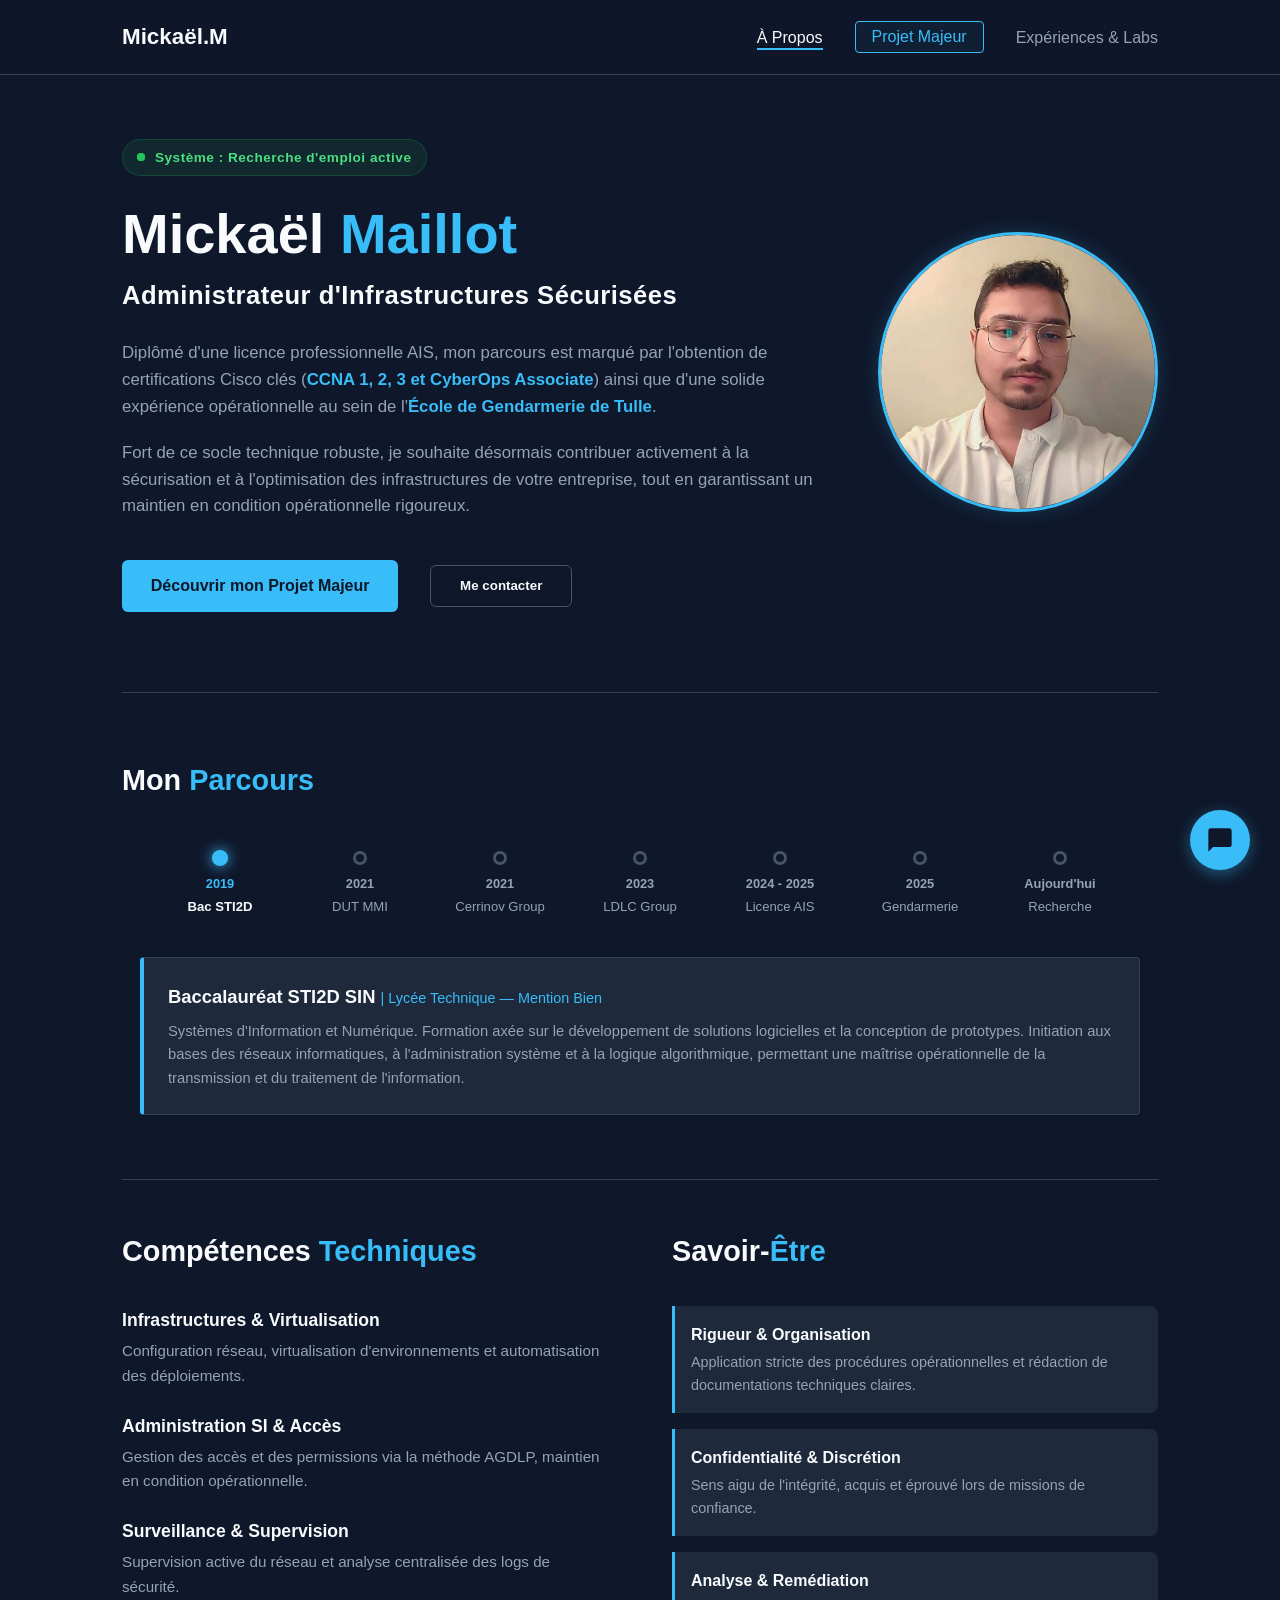
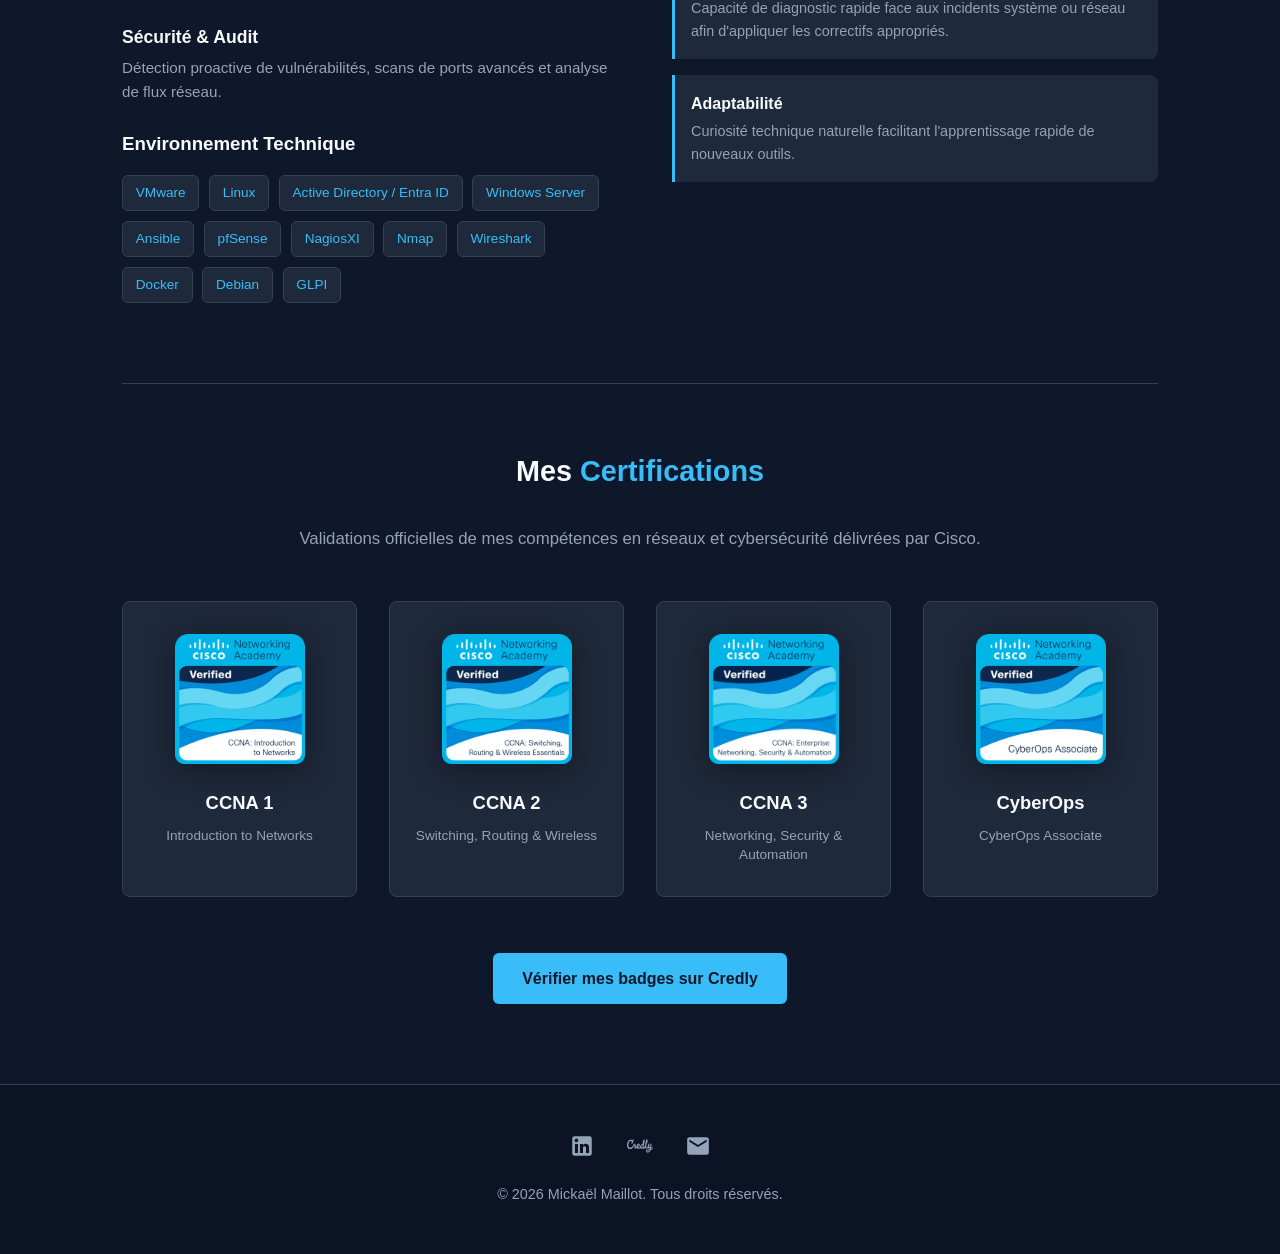
==== index.html @ 7db3ecb8 "Mise à jour du site" ====
<!DOCTYPE html>
<html lang="fr">

<head>
    <meta charset="UTF-8">
    <meta name="viewport" content="width=device-width, initial-scale=1.0">
    <title>Mickaël Maillot | Administrateur d'Infrastructures Sécurisées</title>

    <link rel="icon" type="image/png" href="assets/favicons/favicon-16x16.png">
    <link rel="icon" type="image/png" href="assets/favicons/favicon-32x32.png">
    <link rel="apple-touch-icon" href="assets/favicons/apple-touch-icon.png">
    <link rel="icon" type="image/png" sizes="192x192" href="assets/favicons/android-chrome-192x192.png">
    <link rel="icon" type="image/png" sizes="512x512" href="assets/favicons/android-chrome-512x512.png">
    <link rel="manifest" href="assets/favicons/site.webmanifest">

    <link rel="stylesheet" href="css/style.css">
    <script src="js/main.js" defer></script>
</head>

<body>

    <header>
        <nav class="navbar">
            <div class="logo">
                <a href="index.html">Mickaël.M</a>
            </div>

            <button class="menu-toggle" aria-label="Ouvrir le menu">
                <span class="bar"></span>
                <span class="bar"></span>
                <span class="bar"></span>
            </button>

            <ul class="nav-links">
                <li><a href="index.html" class="active">À Propos</a></li>
                <li><a href="projet-majeur.html" class="nav-btn">Projet Majeur</a></li>
                <li><a href="experiences-labs.html">Expériences & Labs</a></li>
            </ul>
        </nav>
    </header>

    <main class="container">

        <section class="hero-section reveal">
            <div class="hero-text">
                <div class="status-badge">
                    <span class="status-dot"></span>
                    Système : Recherche d'emploi active
                </div>
                <h1>Mickaël <span class="highlight">Maillot</span></h1>
                <p class="subtitle">Administrateur d'Infrastructures Sécurisées</p>

                <p class="description">
                    Diplômé d'une licence professionnelle AIS, mon parcours est marqué par l'obtention de certifications
                    Cisco clés (<span class="highlight">CCNA 1, 2, 3 et CyberOps Associate</span>) ainsi que d'une
                    solide
                    expérience opérationnelle au sein de l'<span class="highlight">École de Gendarmerie de Tulle</span>.
                </p>
                <p class="description">
                    Fort de ce socle technique robuste, je souhaite désormais contribuer activement à la sécurisation et
                    à l'optimisation des infrastructures de votre entreprise, tout en garantissant un maintien en
                    condition opérationnelle rigoureux.
                </p>

                <div class="hero-contact-info">
                    <a href="projet-majeur.html" class="btn primary">Découvrir mon Projet Majeur</a>
                    <button onclick="openContactModal()" class="btn secondary">Me contacter</button>
                </div>
            </div>

            <div class="hero-image">
                <img src="assets/images/profile.jpg" alt="Mickaël Maillot" class="profile-pic">
            </div>
        </section>

        <hr class="separator">

        <section class="timeline-section reveal">
            <h2 class="section-title">Mon <span class="highlight">Parcours</span></h2>

            <div class="timeline-container">
                <div class="timeline-nav-wrapper">
                    <ul class="timeline-nav">
                        <li class="timeline-step active" data-target="step-bac">
                            <span class="step-date">2019</span>
                            <span class="step-title">Bac STI2D</span>
                        </li>
                        <li class="timeline-step" data-target="step-mmi">
                            <span class="step-date">2021</span>
                            <span class="step-title">DUT MMI</span>
                        </li>
                        <li class="timeline-step" data-target="step-cerrinov">
                            <span class="step-date">2021</span>
                            <span class="step-title">Cerrinov Group</span>
                        </li>
                        <li class="timeline-step" data-target="step-ldlc">
                            <span class="step-date">2023</span>
                            <span class="step-title">LDLC Group</span>
                        </li>
                        <li class="timeline-step" data-target="step-ais">
                            <span class="step-date">2024 - 2025</span>
                            <span class="step-title">Licence AIS</span>
                        </li>
                        <li class="timeline-step" data-target="step-gendarmerie">
                            <span class="step-date">2025</span>
                            <span class="step-title">Gendarmerie</span>
                        </li>
                        <li class="timeline-step" data-target="step-recherche">
                            <span class="step-date">Aujourd'hui</span>
                            <span class="step-title">Recherche</span>
                        </li>
                    </ul>
                </div>

                <div class="swipe-hint">&larr; Glissez pour explorer &rarr;</div>

                <div class="timeline-content-wrapper">
                    <div id="step-bac" class="timeline-panel active">
                        <h3>Baccalauréat STI2D SIN <span class="panel-institution">| Lycée Technique — Mention
                                Bien</span></h3>
                        <p>Systèmes d'Information et Numérique. Formation axée sur le développement de solutions
                            logicielles et la conception de prototypes. Initiation aux bases des réseaux informatiques,
                            à l'administration système et à la logique algorithmique, permettant une maîtrise
                            opérationnelle de la transmission et du traitement de l'information.</p>
                    </div>

                    <div id="step-mmi" class="timeline-panel">
                        <h3>DUT MMI <span class="panel-institution">| IUT de Corrèze</span></h3>
                        <p>Socle technique transverse axé sur le développement Web et les réseaux informatiques.
                            Compétences : conception d'applications, gestion de projets numériques, administration
                            système, design, montage vidéo et déploiement de services Web interactifs.</p>
                    </div>

                    <div id="step-cerrinov" class="timeline-panel">
                        <h3>Stage Rémunéré <span class="panel-institution">| Cerrinov Group</span></h3>
                        <p>Développement de solutions numériques : production vidéo, SEO et design d’interface (Figma).
                            Expérience concrète dans la gestion des attentes clients et la conduite de projets
                            techniques, notamment la migration de site web entre deux CMS, assurant la montée en
                            compétence technique et opérationnelle.</p>
                    </div>

                    <div id="step-ldlc" class="timeline-panel">
                        <h3>Expérience Professionnelle <span class="panel-institution">| LDLC Group</span></h3>
                        <p>Maintenance matérielle et support technique : Assemblage, diagnostic et réparation de parcs
                            informatiques. Gestion du Helpdesk, incluant le support de proximité aux
                            utilisateurs et la résolution proactive d'incidents.</p>
                    </div>

                    <div id="step-ais" class="timeline-panel">
                        <h3>Licence Professionnelle AIS <span class="panel-institution">| IUT du Limousin</span></h3>
                        <p>Formation spécialisée dans le déploiement et la sécurisation des infrastructures serveurs. Le
                            cursus couvre l'administration et la supervision des réseaux d'entreprise, la
                            virtualisation, ainsi que la mise en place de stratégies de sauvegarde et de cybersécurité.
                        </p>
                    </div>

                    <div id="step-gendarmerie" class="timeline-panel">
                        <h3>Expérience Professionnelle <span class="panel-institution">| École de Gendarmerie de
                                Tulle</span>
                        </h3>
                        <p>Maintenance, sécurisation et évolution des infrastructures IT. Responsable du maintien en
                            conditions opérationnelles du réseau interne et du parc informatique, tout en assurant un
                            support technique de proximité auprès des utilisateurs dans un environnement exigeant et
                            sécurisé.</p>
                    </div>

                    <div id="step-recherche" class="timeline-panel">
                        <h3>À la recherche d'un défi permanent <span class="panel-institution">| Administrateur Systèmes
                                & Réseaux</span></h3>
                        <p>Diplômé et immédiatement disponible dans un rayon de 30 km autour de Brive-la-Gaillarde
                            (incluant Saint-Pantaléon-de-Larche et Terrasson-Lavilledieu). Prêt à mobiliser mes
                            compétences opérationnelles et mes certifications Cisco (CCNA, CyberOps) au service de la
                            performance et de la résilience de vos infrastructures.
                        </p>
                    </div>
                </div>
            </div>
        </section>

        <hr class="separator">

        <div class="skills-section reveal">

            <div class="skills-block">
                <h2>Compétences <span class="highlight">Techniques</span></h2>

                <div class="skill-category">
                    <h3>Infrastructures & Virtualisation</h3>
                    <p>Configuration réseau, virtualisation d'environnements et automatisation des déploiements.</p>
                </div>

                <div class="skill-category">
                    <h3>Administration SI & Accès</h3>
                    <p>Gestion des accès et des permissions via la méthode AGDLP, maintien en condition opérationnelle.
                    </p>
                </div>

                <div class="skill-category">
                    <h3>Surveillance & Supervision</h3>
                    <p>Supervision active du réseau et analyse centralisée des logs de sécurité.</p>
                </div>

                <div class="skill-category">
                    <h3>Sécurité & Audit</h3>
                    <p>Détection proactive de vulnérabilités, scans de ports avancés et analyse de flux réseau.</p>
                </div>

                <h3>Environnement Technique</h3>
                <div class="tech-tags">
                    <span class="tag">VMware</span>
                    <span class="tag">Linux</span>
                    <span class="tag">Active Directory / Entra ID</span>
                    <span class="tag">Windows Server</span>
                    <span class="tag">Ansible</span>
                    <span class="tag">pfSense</span>
                    <span class="tag">NagiosXI</span>
                    <span class="tag">Nmap</span>
                    <span class="tag">Wireshark</span>
                    <span class="tag">Docker</span>
                    <span class="tag">Debian</span>
                    <span class="tag">GLPI</span>
                </div>
            </div>

            <div class="skills-block">
                <h2>Savoir-<span class="highlight">Être</span></h2>

                <div class="soft-skills-grid">
                    <div class="soft-card">
                        <h4>Rigueur & Organisation</h4>
                        <p>Application stricte des procédures opérationnelles et rédaction de documentations techniques
                            claires.</p>
                    </div>
                    <div class="soft-card">
                        <h4>Confidentialité & Discrétion</h4>
                        <p>Sens aigu de l'intégrité, acquis et éprouvé lors de missions de confiance.</p>
                    </div>
                    <div class="soft-card">
                        <h4>Analyse & Remédiation</h4>
                        <p>Capacité de diagnostic rapide face aux incidents système ou réseau afin d'appliquer les
                            correctifs appropriés.</p>
                    </div>
                    <div class="soft-card">
                        <h4>Adaptabilité</h4>
                        <p>Curiosité technique naturelle facilitant l'apprentissage rapide de nouveaux outils.</p>
                    </div>
                </div>
            </div>
        </div>


        <hr class="separator">

        <section class="certifications-section reveal">
            <h2 class="section-title" style="text-align: center;">Mes <span class="highlight">Certifications</span></h2>
            <p class="description" style="text-align: center; margin: 0 auto 3rem auto;">
                Validations officielles de mes compétences en réseaux et cybersécurité délivrées par Cisco.
            </p>

            <div class="certifications-grid">
                <div class="cert-card">
                    <img src="assets/images/Certif1.png" alt="Badge Cisco CCNA 1" class="cert-img">
                    <h4>CCNA 1</h4>
                    <p>Introduction to Networks</p>
                </div>

                <div class="cert-card">
                    <img src="assets/images/Certif2.png" alt="Badge Cisco CCNA 2" class="cert-img">
                    <h4>CCNA 2</h4>
                    <p>Switching, Routing & Wireless</p>
                </div>

                <div class="cert-card">
                    <img src="assets/images/Certif3.png" alt="Badge Cisco CCNA 3" class="cert-img">
                    <h4>CCNA 3</h4>
                    <p>Networking, Security & Automation</p>
                </div>

                <div class="cert-card">
                    <img src="assets/images/Certif4.png" alt="Badge Cisco CyberOps" class="cert-img">
                    <h4>CyberOps</h4>
                    <p>CyberOps Associate</p>
                </div>
            </div>

            <div style="text-align: center; margin-top: 3.5rem;">
                <a href="https://www.credly.com/users/mickael-maillot" target="_blank" class="btn primary">
                    Vérifier mes badges sur Credly
                </a>
            </div>
        </section>
    </main>

    <footer>
        <div class="footer-icons">
            <a href="https://www.linkedin.com/in/mickaël-maillot-pro" target="_blank" class="footer-icon-link"
                title="Consulter mon LinkedIn">
                <svg viewBox="0 0 24 24">
                    <path
                        d="M19 3a2 2 0 0 1 2 2v14a2 2 0 0 1-2 2H5a2 2 0 0 1-2-2V5a2 2 0 0 1 2-2zm-.5 15.5v-5.3a3.26 3.26 0 0 0-3.26-3.26c-.85 0-1.84.52-2.32 1.3v-1.11h-2.79v8.37h2.79v-4.93c0-.77.62-1.4 1.39-1.4a1.4 1.4 0 0 1 1.4 1.4v4.93zM6.88 8.56a1.68 1.68 0 0 0 1.68-1.68c0-.93-.75-1.69-1.68-1.69a1.69 1.69 0 0 0-1.69 1.69c0 .93.76 1.68 1.69 1.68m1.39 9.94v-8.37H5.5v8.37z" />
                </svg>
            </a>

            <a href="https://www.credly.com/users/mickael-maillot" target="_blank" class="footer-icon-link"
                title="Voir mes certifications sur Credly">
                <svg xmlns="http://www.w3.org/2000/svg" width="1em" height="1em" viewBox="0 0 24 24">
                    <path d="M0 0h24v24H0z" fill="none" />
                    <path fill="currentColor"
                        d="M23.8 13.154a.3.3 0 0 0-.101-.024a.4.4 0 0 0-.202.048c-.06.028-.092.08-.127.136c-.087.128-.15.268-.226.4c-.107.187-.246.351-.38.515c-.135.156-.286.291-.424.44c-.028.027-.072.043-.107.027c-.028-.016-.036-.056-.032-.088c.04-.38.075-.763.123-1.138c.02-.172.043-.336.063-.512c.028-.247.056-.487.087-.735l.234-1.824c.02-.128.032-.372-.135-.52a.45.45 0 0 0-.233-.116a.46.46 0 0 0-.254.06c-.226.16-.297.504-.365.76c-.142.603-.178 1.241-.471 1.804a2 2 0 0 1-.202.316a.7.7 0 0 1-.186.18a.33.33 0 0 1-.246.051a.37.37 0 0 1-.238-.207a.871.87 0 0 1-.063-.324a4.5 4.5 0 0 1 .24-1.585c.045-.132.089-.252.104-.383c.028-.156.028-.38-.114-.516c-.131-.128-.337-.18-.504-.128c-.194.056-.31.244-.372.392c-.198.463-.25.95-.317 1.446c-.044.327-.127.64-.293.926a2.7 2.7 0 0 1-.603.72c-.118.087-.222.123-.328.107a.38.38 0 0 1-.278-.208a.9.9 0 0 1-.095-.315a3.361 3.36 0 0 1-.036-.616c.004-.223 0-.44.044-.658c.075-.39.678-1.937.808-2.345c.135-.407.262-.823.353-1.246c.08-.38.123-.767.11-1.15c-.007-.277-.07-.576-.288-.736a.611.61 0 0 0-.603-.048a.97.97 0 0 0-.455.428a2.5 2.5 0 0 0-.226.59a12 12 0 0 0-.266 1.29c-.071.429-.138.848-.206 1.268c-.06.355-.206 1.614-.261 1.88c-.06.272-.175.54-.301.787c-.131.268-.258.536-.408.791a.7.7 0 0 1-.175.224c-.08.06-.182.088-.27.048c-.102-.048-.146-.176-.166-.292c-.075-.435-.012-.875.072-1.302c.083-.431.44-2.4.519-2.851c.099-.532.24-1.05.285-1.59c.028-.388.09-.88-.202-1.187c-.115-.136-.31-.16-.44-.136c-.174.036-.31.176-.388.296c-.1.128-.186.28-.258.467c-.115.284-.186.615-.261.91l-.032.129q-.123.574-.186 1.162a16.95 16.948 0 0 0-.06.632q-.011.15-.027.307c0 .08.007.168-.028.244a.3.3 0 0 1-.052.068c-.08.072-.202.06-.31.056c-.557-.016-1.045.3-1.35.755c-.18.252-.281.542-.39.834c-.01.048-.034.1-.054.152c-.051.143-.13.327-.222.511a3 3 0 0 1-.317.46a3.3 3.3 0 0 1-.384.41a1.1 1.1 0 0 1-.515.26c-.174.04-.384-.043-.543-.203a.9.9 0 0 1-.206-.54c-.004-.055-.004-.115.028-.163c.05-.068.146-.072.23-.076a1.62 1.62 0 0 0 1.375-1.015c.138-.34.178-.698.122-1.046a1.2 1.2 0 0 0-.19-.48a.9.9 0 0 0-.396-.323c-.293-.14-.658-.127-1.01.004c-.575.232-.951.74-1.134 1.562l-.02.088c-.114.487-.23 1-.582 1.354c-.127.12-.261.163-.368.143c-.044-.004-.08-.04-.103-.075c-.096-.16.003-.532.15-1a4 4 0 0 0 .1-.366a.93.93 0 0 0-.108-.495a.8.8 0 0 0-.372-.324c-.143-.064-.31-.06-.468-.06h-.047c-.044 0-.103 0-.151-.012a.22.22 0 0 1-.147-.127a.5.5 0 0 1 .016-.232c.004-.02.012-.048.016-.072a.37.37 0 0 0-.162-.412a.51.51 0 0 0-.468-.036a.77.77 0 0 0-.364.348a.77.77 0 0 0-.103.48c.04.13.07.32.043.475c-.055.28-.222.51-.384.74c-.04.05-.072.106-.107.16a5 5 0 0 1-.706.825c-.372.335-.804.575-1.232.67c-.745.165-1.506-.06-1.91-.734c-.222-.38-.32-.827-.348-1.266a5.4 5.4 0 0 1 .424-2.516c.328-.76.816-1.52 1.715-1.614c.353-.04.753.083.912.4c.115.23.075.506 0 .75c-.072.244-.175.49-.18.75c-.003.26.124.54.37.616c.238.072.495-.08.634-.29c.138-.21.186-.46.245-.704a6.282 6.281 0 0 1 .662-1.634c.139-.236.297-.488.254-.76a.54.54 0 0 0-.373-.415a.54.54 0 0 0-.535.144c-.134.148-.206.371-.387.43c-.17.06-.35-.055-.507-.134c-.6-.32-1.336-.312-1.963-.048c-.634.25-1.146.735-1.526 1.294C.462 8.53.098 9.508.022 10.48c-.027.34-.031.695 0 1.038c.036.46.1.854.214 1.206c.139.423.317.79.547 1.094c.266.34.587.6.94.747c.372.148.784.22 1.192.208a3.2 3.2 0 0 0 1.177-.283a4.3 4.3 0 0 0 1.026-.68c.309-.26.594-.559.84-.89q.243-.336.44-.708a5 5 0 0 0 .178-.383c.044-.104.087-.215.202-.26c.056-.043.15-.02.202.013c.064.04.115.075.135.135c.048.116.02.232-.004.332v.012c-.028.1-.055.203-.091.303c-.14.424-.238.811-.16 1.195c.045.207.128.387.25.527a.84.84 0 0 0 .504.264c.246.04.51-.028.725-.132q.217-.103.397-.26c.06-.06.122-.12.174-.184c.044-.06.087-.147.178-.143a.15.15 0 0 1 .107.064c.028.031.04.071.06.115c.23.52.776.84 1.335.84h.07c.27 0 .556-.093.79-.22c.27-.14.48-.348.7-.552c.02-.016.045-.04.073-.044c.035-.008.07.012.099.044a.3.3 0 0 1 .047.1c.135.34.46.6.824.66a1.1 1.1 0 0 0 .99-.356c.056-.06.104-.128.167-.176c.064-.044.15-.076.222-.044c.107.04.135.164.182.268c.107.235.357.371.615.375c.289 0 .554-.148.764-.34c.195-.183.353-.399.516-.61a.3.3 0 0 1 .106-.096c.04-.024.096-.028.13 0c.033.024.045.06.06.091c.163.4.587.652 1.01.648c.417-.004.809-.224 1.103-.516c.095-.092.194-.2.32-.21c.14-.017.207.114.254.22c.072.142.115.238.25.338c.158.116.36.152.547.1c.17-.04.34-.156.47-.316c.072-.088.112-.204.19-.284c.092-.087.132.028.136.1q.022.176.008.352c-.016.236-.052.471-.08.703c-.011.068-.02.136-.063.188c-.06.068-.166.08-.253.064a3 3 0 0 0-.321-.028l-.14-.016c-.201-.012-.4-.036-.61-.044h-.185c-.404 0-.733.048-1.03.16c-.48.187-.852.57-1.003 1.018a1.3 1.3 0 0 0-.052.64c.04.203.13.403.282.587c.265.315.68.515 1.149.543c.408.02.852-.064 1.292-.26c.848-.367 1.482-1.094 1.696-1.95c0-.02.01-.039.023-.043q.448-.157.813-.428c.245-.187.467-.399.65-.643q.135-.18.253-.37c.07-.125.13-.257.202-.38a.9.9 0 0 0 .13-.316a.4.4 0 0 0-.05-.328a.26.26 0 0 0-.135-.124m-13.68-1.63c.017-.071.045-.14.06-.206a1.9 1.9 0 0 1 .262-.504c.04-.048.08-.1.135-.136a.25.25 0 0 1 .186-.048c.107.02.183.128.202.236c.032.18-.04.396-.114.555a1.1 1.1 0 0 1-.31.415c-.06.044-.114.088-.178.116c-.028.008-.063.028-.115.028h-.016c-.055 0-.114-.028-.126-.088a.8.8 0 0 1 .015-.367m4.308-.184c-.004.072-.024.148-.028.223a5 5 0 0 0 0 .779c.012.152.047.3-.016.444a1.07 1.07 0 0 1-.567.643a.6.6 0 0 1-.245.056l-.06-.004c-.12 0-.214-.092-.265-.18a.871.87 0 0 1-.1-.272a2.13 2.13 0 0 1 .072-1.122c.08-.22.202-.435.38-.594a.87.87 0 0 1 .563-.24a.3.3 0 0 1 .206.064c.04.044.06.104.056.164a.05.05 0 0 1 .004.04m6.43 4.653c-.015.044-.06.104-.08.14c-.042.08-.102.163-.161.235a2.6 2.6 0 0 1-.317.304c-.238.18-.503.311-.777.387a2 2 0 0 1-.487.072h-.04a.8.8 0 0 1-.515-.18a.43.43 0 0 1-.158-.25a.54.54 0 0 1 .047-.305a.78.78 0 0 1 .38-.383c.326-.16.682-.176 1.019-.16c.139.004.265.012.4.02c.107.004.218.012.325.024q.086 0 .17.012c.044.004.092-.004.135.008c.06.004.068.036.06.076" />
                </svg>
            </a>

            <button onclick="openContactModal()" class="footer-icon-btn" title="Me contacter">
                <svg viewBox="0 0 24 24">
                    <path
                        d="M20 4H4c-1.1 0-1.99.9-1.99 2L2 18c0 1.1.9 2 2 2h16c1.1 0 2-.9 2-2V6c0-1.1-.9-2-2-2zm0 4l-8 5-8-5V6l8 5 8-5v2z" />
                </svg>
            </button>
        </div>
        <p>&copy; 2026 Mickaël Maillot. Tous droits réservés.</p>
    </footer>

    <button class="floating-contact-btn" onclick="openContactModal()" aria-label="Me contacter">
        <svg viewBox="0 0 24 24">
            <path d="M20 2H4c-1.1 0-2 .9-2 2v18l4-4h14c1.1 0 2-.9 2-2V4c0-1.1-.9-2-2-2z" />
        </svg>
    </button>

    <div id="contact-modal" class="modal-overlay">
        <div class="modal-content">
            <span class="close-modal" onclick="closeContactModal()">&times;</span>
            <h2>Me <span class="highlight">Contacter</span></h2>
            <p class="modal-subtitle">Laissez-moi un message, je vous répondrai rapidement.</p>

            <form action="https://formspree.io/f/xjgdrvbo" method="POST" class="contact-form">
                <div class="input-group">
                    <label for="name">Votre Nom</label>
                    <input type="text" id="name" name="name" required placeholder="Ex: Jean Dupont">
                </div>
                <div class="input-group">
                    <label for="email">Votre Email</label>
                    <input type="email" id="email" name="email" required placeholder="Ex: jean.dupont@entreprise.com">
                </div>
                <div class="input-group">
                    <label for="message">Votre Message</label>
                    <textarea id="message" name="message" rows="5" required
                        placeholder="Bonjour Mickaël, votre profil m'intéresse pour..."></textarea>
                </div>
                <button type="submit" class="btn primary form-submit-btn">Envoyer le message</button>
            </form>
        </div>
    </div>
</body>

</html>
---- css/style.css ----
/* ==========================================================================
   VARIABLES & RESET GLOBAL
   ========================================================================== */
:root {
    --bg-color: #0f172a;
    --card-bg: #1e293b;
    --text-color: #f8fafc;
    --text-muted: #94a3b8;
    --accent-color: #38bdf8;
    --accent-hover: #0ea5e9;
}

html,
body {
    width: 100%;
    max-width: 100%;
    margin: 0;
    padding: 0;
    overflow-x: clip;
}

*,
*::before,
*::after {
    margin: 0;
    padding: 0;
    box-sizing: border-box;
    font-family: 'Segoe UI', Tahoma, Geneva, Verdana, sans-serif;
}

body {
    background-color: var(--bg-color);
    color: var(--text-color);
    line-height: 1.6;
    display: flex;
    flex-direction: column;
    min-height: 100vh;
}

.container {
    max-width: 1100px;
    width: 100%;
    margin: 0 auto;
    padding: 2rem;
    flex: 1;
}

/* ==========================================================================
   ÉLÉMENTS RÉUTILISABLES & TYPOGRAPHIE
   ========================================================================== */
.highlight {
    color: var(--accent-color);
    font-weight: 600;
}

.separator {
    border: 0;
    height: 1px;
    background: #334155;
    margin: 3rem 0;
}

.section-title {
    font-size: 1.8rem;
    margin-bottom: 2rem;
}

.subtitle {
    font-size: 1.6rem;
    color: var(--text-color);
    font-weight: 600;
    margin-bottom: 1.5rem;
    letter-spacing: 0.5px;
}

.description {
    color: var(--text-muted);
    margin-bottom: 1.2rem;
    font-size: 1.05rem;
    max-width: 700px;
}

.reveal {
    opacity: 0;
    transform: translateY(40px);
    transition: opacity 0.8s ease-out, transform 0.8s ease-out;
}

.reveal.active {
    opacity: 1;
    transform: translateY(0);
}

/* ==========================================================================
   BOUTONS & BADGES
   ========================================================================== */
.btn {
    padding: 0.8rem 1.8rem;
    border-radius: 6px;
    text-decoration: none;
    font-weight: 600;
    transition: all 0.3s ease;
    display: inline-block;
    font-family: inherit;
    cursor: pointer;
}

.btn.primary {
    background-color: var(--accent-color);
    color: var(--bg-color);
}

.btn.primary:hover {
    background-color: var(--accent-hover);
}

.btn.secondary {
    border: 1px solid #475569;
    color: var(--text-color);
    background-color: transparent;
}

.btn.secondary:hover {
    background-color: #1e293b;
    border-color: var(--accent-color);
    color: var(--text-color);
}

.status-badge {
    display: inline-flex;
    align-items: center;
    gap: 0.6rem;
    background-color: rgba(34, 197, 94, 0.1);
    color: #4ade80;
    padding: 0.4rem 0.9rem;
    border-radius: 20px;
    font-size: 0.85rem;
    font-weight: 600;
    margin-bottom: 1.5rem;
    border: 1px solid rgba(34, 197, 94, 0.2);
    letter-spacing: 0.5px;
}

.status-dot {
    width: 8px;
    height: 8px;
    background-color: #22c55e;
    border-radius: 50%;
    position: relative;
}

.status-dot::after {
    content: '';
    position: absolute;
    top: 0;
    left: 0;
    width: 100%;
    height: 100%;
    background-color: #22c55e;
    border-radius: 50%;
    animation: pulse 2s infinite;
}

@keyframes pulse {
    0% {
        transform: scale(1);
        opacity: 0.8;
    }

    100% {
        transform: scale(3);
        opacity: 0;
    }
}

.tech-tags {
    display: flex;
    flex-wrap: wrap;
    gap: 0.6rem;
    margin-top: 1rem;
    margin-bottom: 2rem;
}

.tech-tags .tag {
    background-color: var(--card-bg);
    border: 1px solid #334155;
    color: var(--accent-color);
    padding: 0.4rem 0.8rem;
    border-radius: 6px;
    font-size: 0.85rem;
    font-weight: 500;
    transition: transform 0.2s, box-shadow 0.2s, background-color 0.2s;
}

.tech-tags .tag:hover {
    background-color: rgba(56, 189, 248, 0.1);
    box-shadow: 0 0 12px rgba(56, 189, 248, 0.3);
    transform: scale(1.05);
}

/* ==========================================================================
   NAVIGATION HEADER
   ========================================================================== */
header {
    background-color: rgba(15, 23, 42, 0.8);
    backdrop-filter: blur(10px);
    -webkit-backdrop-filter: blur(10px);
    position: sticky;
    top: 0;
    z-index: 100;
    border-bottom: 1px solid #334155;
}

.navbar {
    display: flex;
    justify-content: space-between;
    align-items: center;
    max-width: 1100px;
    width: 100%;
    margin: 0 auto;
    padding: 1.2rem 2rem;
}

.navbar .logo a {
    font-size: 1.4rem;
    font-weight: 700;
    color: var(--text-color);
    text-decoration: none;
    transition: color 0.3s ease;
}

.navbar .logo a:hover {
    color: var(--accent-color);
}

.nav-links {
    display: flex;
    list-style: none;
    gap: 2rem;
}

.nav-links a {
    color: var(--text-muted);
    text-decoration: none;
    font-weight: 500;
    transition: color 0.3s ease;
    position: relative;
    padding: 0.3rem 0;
}

.nav-links a.nav-btn {
    border: 1px solid var(--accent-color);
    padding: 0.4rem 1rem;
    border-radius: 4px;
    color: var(--accent-color);
    background-color: rgba(56, 189, 248, 0.05);
    transition: all 0.3s ease;
}

.nav-links a.nav-btn:hover {
    background-color: var(--accent-color);
    color: var(--bg-color);
    box-shadow: 0 0 15px rgba(56, 189, 248, 0.3);
}

.nav-links a:not(.nav-btn)::after {
    content: '';
    position: absolute;
    bottom: 0;
    left: 0;
    width: 0;
    height: 2px;
    background-color: var(--accent-color);
    transition: width 0.3s ease;
}

.nav-links a:not(.nav-btn):hover::after,
.nav-links a.active:not(.nav-btn)::after {
    width: 100%;
}

.nav-links a:hover,
.nav-links a.active {
    color: var(--text-color);
}

.menu-toggle {
    display: none;
    flex-direction: column;
    justify-content: space-between;
    width: 22px;
    height: 16px;
    background: none;
    border: none;
    cursor: pointer;
    z-index: 110;
}

.menu-toggle .bar {
    width: 100%;
    height: 2px;
    background-color: var(--text-color);
    transition: all 0.3s ease-in-out;
    border-radius: 2px;
}

/* ==========================================================================
   SECTION HERO & ACCUEIL
   ========================================================================== */
.hero-section {
    display: flex;
    align-items: center;
    justify-content: space-between;
    gap: 3rem;
    min-height: 50vh;
    padding: 2rem 0;
}

.hero-text {
    flex: 1;
}

.hero-text h1 {
    font-size: 3.5rem;
    margin-bottom: 0.5rem;
    line-height: 1.2;
}

.hero-image {
    flex-shrink: 0;
}

.profile-pic {
    width: 280px;
    height: 280px;
    border-radius: 50%;
    object-fit: cover;
    border: 3px solid var(--accent-color);
    box-shadow: 0 0 20px rgba(56, 189, 248, 0.2);
}

.hero-contact-info {
    display: flex;
    align-items: center;
    gap: 2rem;
    margin-top: 2.5rem;
}

.email-link {
    color: var(--text-muted);
    text-decoration: none;
    font-weight: 500;
    transition: color 0.3s ease;
    font-size: 1.05rem;
}

.email-link:hover {
    color: var(--accent-color);
    text-decoration: underline;
}

/* ==========================================================================
   TIMELINE (Parcours)
   ========================================================================== */
.timeline-section {
    padding: 1rem 0;
    width: 100%;
    max-width: 100%;
    overflow: hidden;
}

.timeline-container {
    max-width: 1000px;
    width: 100%;
    margin: 0 auto;
    display: block;
}

.swipe-hint {
    display: none;
    text-align: center;
    font-size: 0.85rem;
    font-weight: 600;
    color: var(--accent-color);
    margin-bottom: 1rem;
    opacity: 0.8;
    animation: swipe-pulse 2s infinite ease-in-out;
}

@keyframes swipe-pulse {
    0% {
        transform: translateX(-4px);
        opacity: 0.5;
    }

    50% {
        transform: translateX(4px);
        opacity: 1;
    }

    100% {
        transform: translateX(-4px);
        opacity: 0.5;
    }
}

.timeline-nav-wrapper {
    position: relative;
    padding: 1rem 0;
    width: 100%;
    min-width: 0;
    overflow-x: auto;
    scrollbar-width: none;
    -webkit-overflow-scrolling: touch;
    margin-bottom: 1.5rem;
}

.timeline-nav-wrapper::-webkit-scrollbar {
    display: none;
}

.timeline-nav {
    display: flex;
    justify-content: space-between;
    list-style: none;
    position: relative;
    padding: 0 10px;
    margin: 0;
    width: 100%;
}

.timeline-nav::before {
    content: '';
    position: absolute;
    top: 7px;
    left: 25px;
    right: 25px;
    height: 2px;
    background-color: #334155;
    z-index: 1;
}

.timeline-step {
    display: flex;
    flex-direction: column;
    align-items: center;
    cursor: pointer;
    background-color: var(--bg-color);
    padding: 0 12px;
    transition: all 0.3s ease;
    text-align: center;
    flex: 1;
    z-index: 2;
    position: relative;
}

.timeline-step::before {
    content: '';
    width: 14px;
    height: 14px;
    background-color: var(--bg-color);
    border: 3px solid #475569;
    border-radius: 50%;
    margin-bottom: 0.6rem;
    transition: all 0.3s ease;
    box-sizing: border-box;
}

.step-date {
    font-size: 0.8rem;
    font-weight: 700;
    color: var(--text-muted);
    transition: color 0.3s ease;
    white-space: nowrap;
}

.step-title {
    font-size: 0.82rem;
    font-weight: 500;
    color: var(--text-muted);
    margin-top: 0.1rem;
    transition: color 0.3s ease;
    white-space: nowrap;
}

.timeline-step:hover::before {
    border-color: var(--accent-color);
    box-shadow: 0 0 10px rgba(56, 189, 248, 0.4);
}

.timeline-step:hover .step-date,
.timeline-step:hover .step-title {
    color: var(--text-color);
}

.timeline-step.active::before {
    background-color: var(--accent-color);
    border-color: var(--accent-color);
    box-shadow: 0 0 12px var(--accent-color);
    transform: scale(1.15);
}

.timeline-step.active .step-date {
    color: var(--accent-color);
}

.timeline-step.active .step-title {
    color: var(--text-color);
    font-weight: 600;
}

.timeline-content-wrapper {
    position: relative;
    width: 100%;
    min-height: 140px;
}

.timeline-panel {
    background-color: var(--card-bg);
    border: 1px solid #334155;
    border-left: 4px solid var(--accent-color);
    padding: 1.5rem;
    border-radius: 4px;
    display: none;
    opacity: 0;
    transform: translateY(8px);
    transition: opacity 0.3s ease, transform 0.3s ease;
    width: 100%;
}

.timeline-panel.active {
    display: block;
    opacity: 1;
    transform: translateY(0);
}

.timeline-panel h3 {
    font-size: 1.15rem;
    color: var(--text-color);
    margin-bottom: 0.5rem;
}

.panel-institution {
    font-size: 0.9rem;
    color: var(--accent-color);
    font-weight: 500;
}

.timeline-panel p {
    font-size: 0.92rem;
    color: var(--text-muted);
    line-height: 1.6;
}

/* ==========================================================================
   COMPÉTENCES & SOFT SKILLS
   ========================================================================== */
.skills-section {
    display: grid;
    grid-template-columns: 1fr 1fr;
    gap: 4rem;
}

.skills-block h2 {
    font-size: 1.8rem;
    margin-bottom: 2rem;
}

.skill-category {
    margin-bottom: 1.5rem;
}

.skill-category h3 {
    font-size: 1.1rem;
    color: var(--text-color);
    margin-bottom: 0.3rem;
}

.skill-category p {
    color: var(--text-muted);
    font-size: 0.95rem;
}

.soft-skills-grid {
    display: grid;
    grid-template-columns: 1fr;
    gap: 1rem;
    margin-bottom: 2.5rem;
}

.soft-card {
    background-color: var(--card-bg);
    border-left: 3px solid var(--accent-color);
    padding: 1rem;
    border-radius: 0 8px 8px 0;
    transition: transform 0.3s ease, box-shadow 0.3s ease, border-color 0.3s ease;
}

.soft-card:hover {
    transform: translateY(-4px);
    border-color: var(--accent-color);
    box-shadow: 0 10px 25px rgba(56, 189, 248, 0.15), 0 0 10px rgba(56, 189, 248, 0.1);
}

.soft-card h4 {
    color: var(--text-color);
    margin-bottom: 0.2rem;
    font-size: 1rem;
}

.soft-card p {
    color: var(--text-muted);
    font-size: 0.9rem;
}

/* ==========================================================================
   CERTIFICATIONS
   ========================================================================== */
.certifications-section {
    padding: 1rem 0 3rem 0;
}

.certifications-grid {
    display: grid;
    grid-template-columns: repeat(auto-fit, minmax(220px, 1fr));
    gap: 2rem;
}

.cert-card {
    background-color: var(--card-bg);
    border: 1px solid #334155;
    border-radius: 8px;
    padding: 2rem 1.5rem;
    text-align: center;
    transition: transform 0.3s ease, box-shadow 0.3s ease, border-color 0.3s ease;
    display: flex;
    flex-direction: column;
    align-items: center;
    justify-content: flex-start;
}

.cert-card:hover {
    transform: translateY(-8px);
    border-color: var(--accent-color);
    box-shadow: 0 10px 25px rgba(56, 189, 248, 0.15);
}

.cert-img {
    width: 130px;
    height: 130px;
    object-fit: contain;
    margin-bottom: 1.5rem;
    filter: drop-shadow(0 5px 15px rgba(0, 0, 0, 0.4));
    transition: transform 0.3s ease;
}

.cert-card:hover .cert-img {
    transform: scale(1.05);
}

.cert-card h4 {
    color: var(--text-color);
    margin-bottom: 0.5rem;
    font-size: 1.15rem;
}

.cert-card p {
    color: var(--text-muted);
    font-size: 0.85rem;
    line-height: 1.4;
    margin: 0;
}

/* ==========================================================================
   PAGE : PROJET MAJEUR
   ========================================================================== */
.project-overview {
    margin-bottom: 2rem;
}

.hero-container {
    display: flex;
    align-items: center;
    gap: 3rem;
    flex-direction: row;
}

.hero-text-block h1 {
    font-size: 3.5rem;
    line-height: 1.2;
    margin-bottom: 1rem;
}

.hero-logo-wrapper {
    flex: 1;
    min-width: 200px;
    text-align: center;
}

.hero-logo-wrapper img {
    max-width: 100%;
    height: auto;
    max-height: 250px;
}

.hero-text-block {
    flex: 2;
    min-width: 300px;
}

.inspiration-gallery {
    display: grid;
    grid-template-columns: repeat(auto-fit, minmax(280px, 1fr));
    gap: 2rem;
    margin-top: 2rem;
}

.gallery-item {
    background-color: var(--card-bg);
    border: 1px solid #334155;
    border-radius: 8px;
    overflow: hidden;
    transition: transform 0.3s ease, border-color 0.3s ease;
}

.gallery-item:hover {
    transform: translateY(-5px);
    border-color: var(--accent-color);
}

.gallery-item img {
    width: 100%;
    height: 220px;
    object-fit: cover;
}

.gallery-info {
    padding: 1.25rem;
    text-align: center;
}

.gallery-info h4 {
    margin-bottom: 0.25rem;
    color: var(--text-color);
}

.gallery-info p {
    color: var(--text-muted);
    font-size: 0.85rem;
    margin: 0;
}

.architecture-img {
    width: 100%;
    border-radius: 8px;
    border: 1px solid #334155;
    margin: 2rem 0;
    box-shadow: 0 10px 30px rgba(0, 0, 0, 0.5);
}

.pillar-grid {
    display: grid;
    grid-template-columns: repeat(auto-fit, minmax(300px, 1fr));
    gap: 1.5rem;
    margin-top: 2rem;
}

.pillar-grid .soft-card {
    padding: 0;
    overflow: hidden;
    display: flex;
    flex-direction: column;
}

.pillar-img {
    width: 100%;
    height: 180px;
    object-fit: cover;
    border-bottom: 1px solid #334155;
    transition: transform 0.3s ease;
}

.soft-card:hover .pillar-img {
    transform: scale(1.03);
}

.pillar-content {
    padding: 1.5rem;
}

.pillar-content h4 {
    margin-bottom: 0.75rem;
    color: var(--text-color);
}

.pdf-download-section {
    text-align: center;
    margin: 4rem 0 2rem 0;
    padding: 3rem;
    background-color: var(--card-bg);
    border-radius: 8px;
    border: 1px dashed var(--accent-color);
}

/* ==========================================================================
   PAGE : EXPERIENCES & LABS
   ========================================================================== */
.filter-container {
    display: flex;
    justify-content: center;
    flex-wrap: wrap;
    gap: 1rem;
    margin-bottom: 3rem;
}

.filter-btn {
    background-color: var(--card-bg);
    color: var(--text-color);
    border: 1px solid #334155;
    padding: 0.5rem 1.5rem;
    border-radius: 30px;
    cursor: pointer;
    font-size: 0.95rem;
    font-weight: 500;
    transition: all 0.3s ease;
}

.filter-btn:hover {
    border-color: var(--accent-color);
}

.filter-btn.active {
    background-color: var(--accent-color);
    color: var(--bg-color);
    border-color: var(--accent-color);
}

.labs-grid {
    display: grid;
    grid-template-columns: repeat(auto-fit, minmax(300px, 1fr));
    gap: 2rem;
    margin-bottom: 4rem;
}

.lab-card {
    background-color: var(--card-bg);
    border: 1px solid #334155;
    border-radius: 8px;
    overflow: hidden;
    display: flex;
    flex-direction: column;
    transition: transform 0.3s ease, box-shadow 0.3s ease;
}

.lab-card:hover {
    transform: translateY(-5px);
    border-color: var(--accent-color);
    box-shadow: 0 10px 25px rgba(56, 189, 248, 0.15);
}

.lab-img {
    width: 100%;
    height: 180px;
    object-fit: cover;
    border-bottom: 1px solid #334155;
}

.lab-content {
    padding: 1.5rem;
    display: flex;
    flex-direction: column;
    flex-grow: 1;
}

.lab-content h4 {
    color: var(--text-color);
    margin-bottom: 0.75rem;
    font-size: 1.2rem;
}

.lab-content p {
    color: var(--text-muted);
    font-size: 0.9rem;
    line-height: 1.5;
    margin-bottom: 1.5rem;
    flex-grow: 1;
}

.lab-card .tech-tags {
    margin-top: auto;
}

.lab-card.hide {
    display: none;
}

.read-more-btn {
    margin-top: 1.2rem;
    padding: 0.6rem 1.2rem;
    font-size: 0.88rem;
    font-weight: 600;
    background-color: var(--accent-color);
    color: var(--bg-color);
    border: 1px solid var(--accent-color);
    border-radius: 6px;
    width: 100%;
    text-align: center;
    cursor: pointer;
    transition: all 0.3s ease;
    box-shadow: 0 4px 12px rgba(56, 189, 248, 0.2);
}

.read-more-btn:hover {
    background-color: var(--accent-hover);
    border-color: var(--accent-hover);
    transform: translateY(-2px);
    box-shadow: 0 6px 18px rgba(56, 189, 248, 0.4);
}

/* ==========================================================================
   MODALES (Contact & Labs)
   ========================================================================== */
.modal-overlay {
    position: fixed;
    top: 0;
    left: 0;
    width: 100%;
    height: 100%;
    background-color: rgba(15, 23, 42, 0.85);
    backdrop-filter: blur(5px);
    -webkit-backdrop-filter: blur(5px);
    display: flex;
    justify-content: center;
    align-items: center;
    z-index: 10000;
    opacity: 0;
    visibility: hidden;
    transition: opacity 0.3s ease, visibility 0.3s ease;
}

.modal-overlay.show {
    opacity: 1;
    visibility: visible;
}

.modal-content {
    background-color: var(--bg-color);
    border: 1px solid #334155;
    border-top: 4px solid var(--accent-color);
    width: 90%;
    max-width: 500px;
    padding: 2.5rem;
    border-radius: 8px;
    position: relative;
    transform: translateY(20px) scale(0.95);
    transition: transform 0.3s ease;
    box-shadow: 0 10px 40px rgba(0, 0, 0, 0.5);
}

.modal-overlay.show .modal-content {
    transform: translateY(0) scale(1);
}

.close-modal {
    position: absolute;
    top: 15px;
    right: 20px;
    color: var(--text-muted);
    font-size: 2rem;
    font-weight: bold;
    cursor: pointer;
    transition: color 0.2s ease;
    line-height: 1;
}

.close-modal:hover {
    color: var(--accent-color);
}

.modal-content h2 {
    font-size: 1.8rem;
    margin-bottom: 0.5rem;
}

.modal-subtitle {
    color: var(--text-muted);
    font-size: 0.95rem;
    margin-bottom: 2rem;
}

.contact-form {
    display: flex;
    flex-direction: column;
    gap: 1.2rem;
}

.input-group {
    display: flex;
    flex-direction: column;
    gap: 0.4rem;
}

.input-group label {
    font-size: 0.9rem;
    font-weight: 500;
    color: var(--text-color);
}

.contact-form input,
.contact-form textarea {
    width: 100%;
    padding: 0.8rem 1rem;
    background-color: var(--card-bg);
    border: 1px solid #334155;
    border-radius: 4px;
    color: var(--text-color);
    font-size: 0.95rem;
    outline: none;
    transition: border-color 0.3s ease, box-shadow 0.3s ease;
}

.contact-form input:focus,
.contact-form textarea:focus {
    border-color: var(--accent-color);
    box-shadow: 0 0 0 2px rgba(56, 189, 248, 0.2);
}

.form-submit-btn {
    width: 100%;
    margin-top: 1rem;
    padding: 1rem;
    font-size: 1rem;
    cursor: pointer;
    border: none;
}

.lab-modal-content {
    max-width: 700px;
    padding: 2rem;
    text-align: left;
}

#modal-lab-img {
    width: 100%;
    height: 250px;
    object-fit: cover;
    border-radius: 8px;
    margin-bottom: 1.5rem;
    border: 1px solid #334155;
}

.bilan-box {
    background-color: rgba(56, 189, 248, 0.05);
    border-left: 4px solid var(--accent-color);
    padding: 1.5rem;
    margin-top: 1.5rem;
    border-radius: 0 8px 8px 0;
}

.bilan-box h4 {
    color: var(--accent-color);
    margin-bottom: 0.75rem;
}

/* ==========================================================================
   BOUTON FLOTTANT CONTACT & FOOTER
   ========================================================================== */
.floating-contact-btn {
    position: fixed;
    bottom: 30px;
    right: 30px;
    width: 60px;
    height: 60px;
    background-color: var(--accent-color);
    color: var(--bg-color);
    border: none;
    border-radius: 50%;
    cursor: pointer;
    box-shadow: 0 4px 15px rgba(56, 189, 248, 0.4);
    display: flex;
    justify-content: center;
    align-items: center;
    z-index: 999;
    transition: transform 0.3s ease, box-shadow 0.3s ease;
}

.floating-contact-btn:hover {
    transform: translateY(-5px) scale(1.05);
    box-shadow: 0 6px 20px rgba(56, 189, 248, 0.6);
}

.floating-contact-btn svg {
    width: 28px;
    height: 28px;
    fill: currentColor;
}

footer {
    text-align: center;
    padding: 3rem 2rem;
    font-size: 0.9rem;
    color: var(--text-muted);
    border-top: 1px solid #334155;
    background-color: #0b1324;
    display: flex;
    flex-direction: column;
    align-items: center;
    gap: 1.5rem;
}

.footer-icons {
    display: flex;
    align-items: center;
    gap: 2rem;
}

.footer-icon-link,
.footer-icon-btn {
    color: var(--text-muted);
    transition: color 0.3s ease, transform 0.2s ease;
    display: inline-flex;
    align-items: center;
    justify-content: center;
    text-decoration: none;
}

.footer-icon-btn {
    background: none;
    border: none;
    padding: 0;
    cursor: pointer;
}

.footer-icon-link:hover,
.footer-icon-btn:hover {
    color: var(--accent-color);
    transform: translateY(-3px);
}

.footer-icon-link svg,
.footer-icon-btn svg {
    width: 26px;
    height: 26px;
    fill: currentColor;
}

/* ==========================================================================
   RÈGLES RESPONSIVES
   ========================================================================== */

/* TABLETTES ET DESKTOPS */
@media (min-width: 600px) {
    .read-more-btn {
        width: fit-content;
    }
}

@media (min-width: 900px) {
    .pillar-grid {
        grid-template-columns: repeat(2, 1fr);
    }
}

/* MOBILE ET TABLETTES (Max 900px) */
@media (max-width: 900px) {
    .container {
        padding: 1.5rem 1rem;
    }

    .navbar {
        padding: 1rem;
    }

    .menu-toggle {
        display: flex;
    }

    .nav-links {
        position: fixed;
        top: 0;
        right: 0;
        transform: translateX(100%);
        width: 70%;
        height: 100vh;
        background-color: rgba(15, 23, 42, 0.98);
        backdrop-filter: blur(15px);
        -webkit-backdrop-filter: blur(15px);
        flex-direction: column;
        justify-content: center;
        align-items: center;
        gap: 3rem;
        transition: transform 0.4s cubic-bezier(0.16, 1, 0.3, 1);
        border-left: 1px solid #334155;
        box-shadow: -10px 0 30px rgba(0, 0, 0, 0.5);
    }

    .nav-links.active {
        transform: translateX(0);
    }

    .nav-links a {
        font-size: 1.2rem;
    }

    .menu-toggle.active .bar:nth-child(1) {
        transform: translateY(7px) rotate(45deg);
        background-color: var(--accent-color);
    }

    .menu-toggle.active .bar:nth-child(2) {
        opacity: 0;
    }

    .menu-toggle.active .bar:nth-child(3) {
        transform: translateY(-7px) rotate(-45deg);
        background-color: var(--accent-color);
    }

    .hero-section {
        flex-direction: column-reverse;
        text-align: center;
        gap: 2rem;
    }

    .hero-container {
        flex-direction: column-reverse;
        gap: 2rem;
    }

    .hero-text h1 {
        font-size: 2.5rem;
    }

    .subtitle {
        font-size: 1.3rem;
    }

    .hero-contact-info {
        flex-direction: column;
        gap: 1.2rem;
    }

    .profile-pic {
        width: 220px;
        height: 220px;
    }

    .skills-section {
        grid-template-columns: 1fr;
        gap: 2.5rem;
    }

    .swipe-hint {
        display: block;
    }

    .timeline-nav-wrapper {
        mask-image: linear-gradient(to right, transparent, #000 40px, #000 calc(100% - 40px), transparent);
        -webkit-mask-image: linear-gradient(to right, transparent, #000 40px, #000 calc(100% - 40px), transparent);
        margin: 0;
    }

    .timeline-nav {
        min-width: 800px;
        padding: 0 40px;
    }

    .timeline-nav::before {
        left: 55px;
        width: calc(100% - 110px);
    }

    .timeline-step {
        width: 110px;
        padding: 0;
        flex: none;
    }

    .step-date,
    .step-title {
        font-size: 0.78rem;
    }

    .floating-contact-btn {
        bottom: 20px;
        right: 20px;
        width: 50px;
        height: 50px;
    }

    .floating-contact-btn svg {
        width: 22px;
        height: 22px;
    }

    .modal-content {
        padding: 1.8rem 1.5rem;
    }
}

/* PETIT MOBILE (Max 600px) */
@media (max-width: 600px) {
    .hero-text-block h1 {
        font-size: 2.3rem;
    }
}
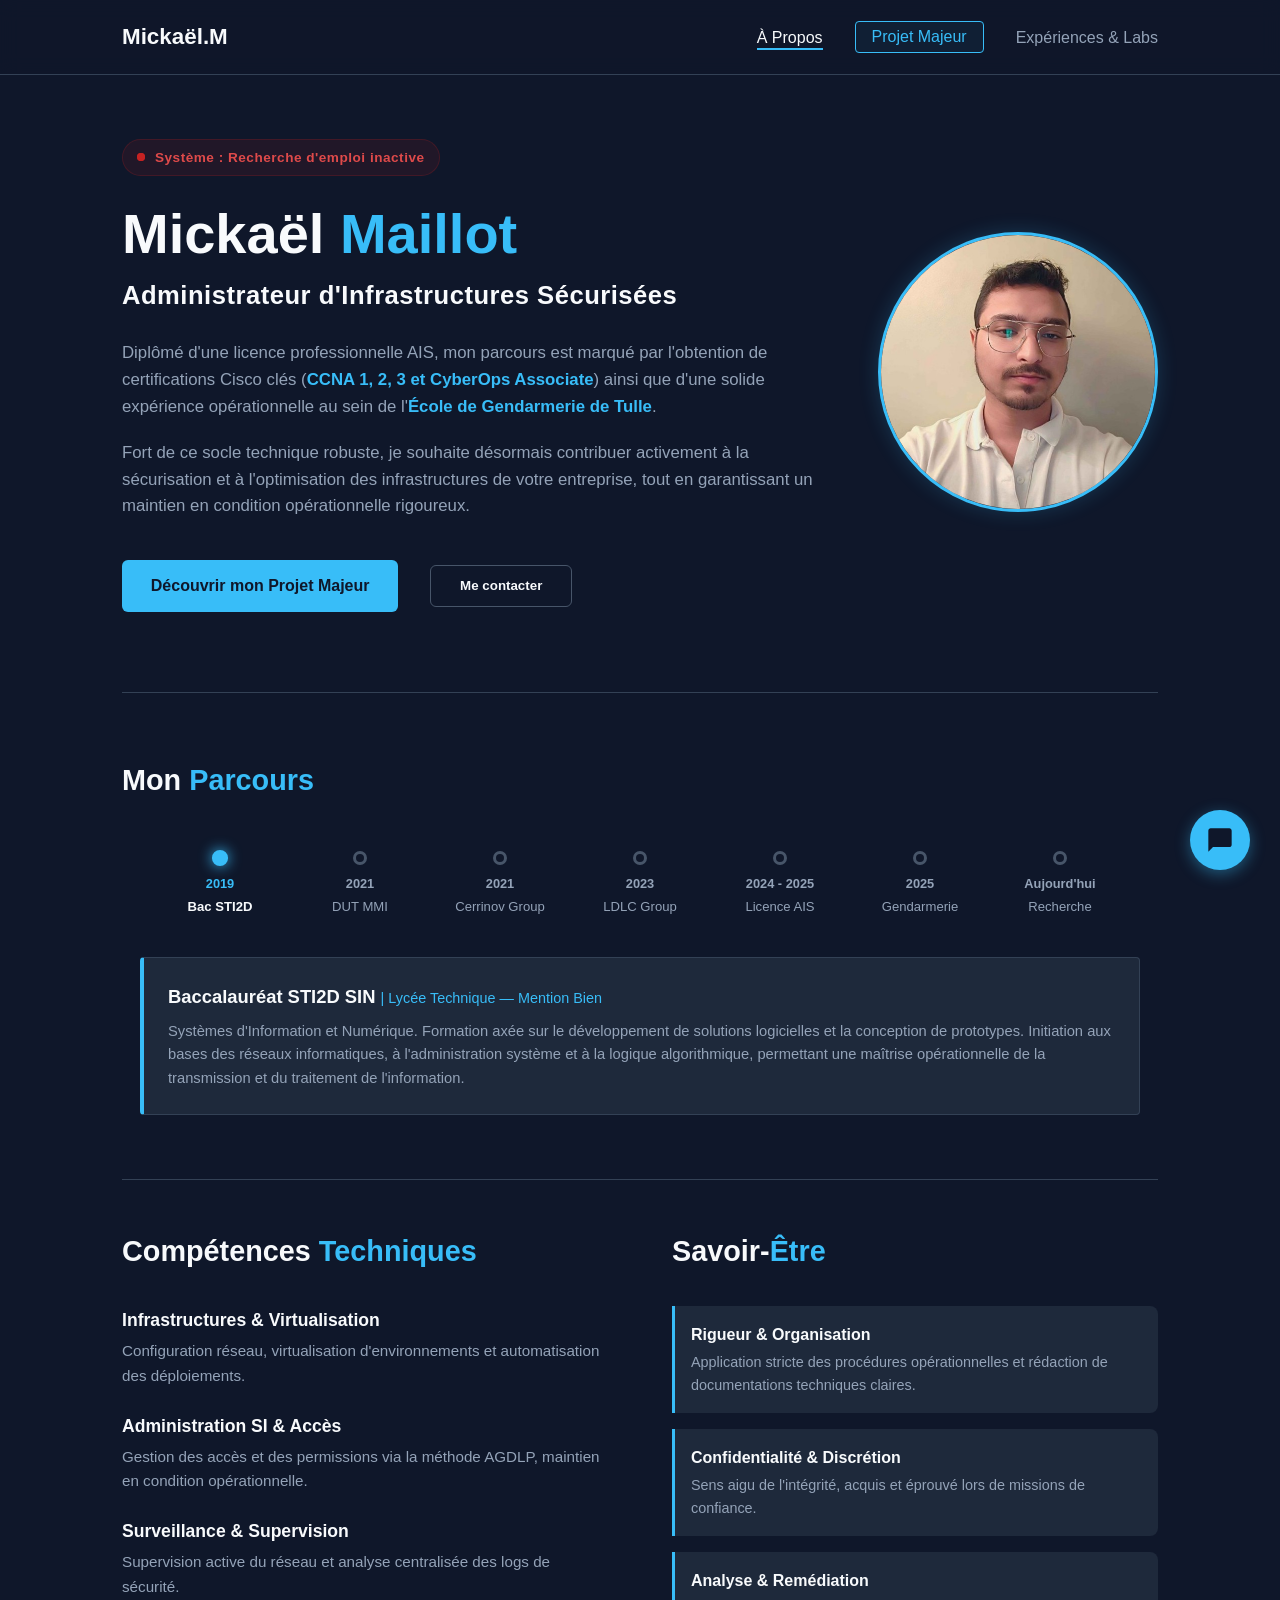
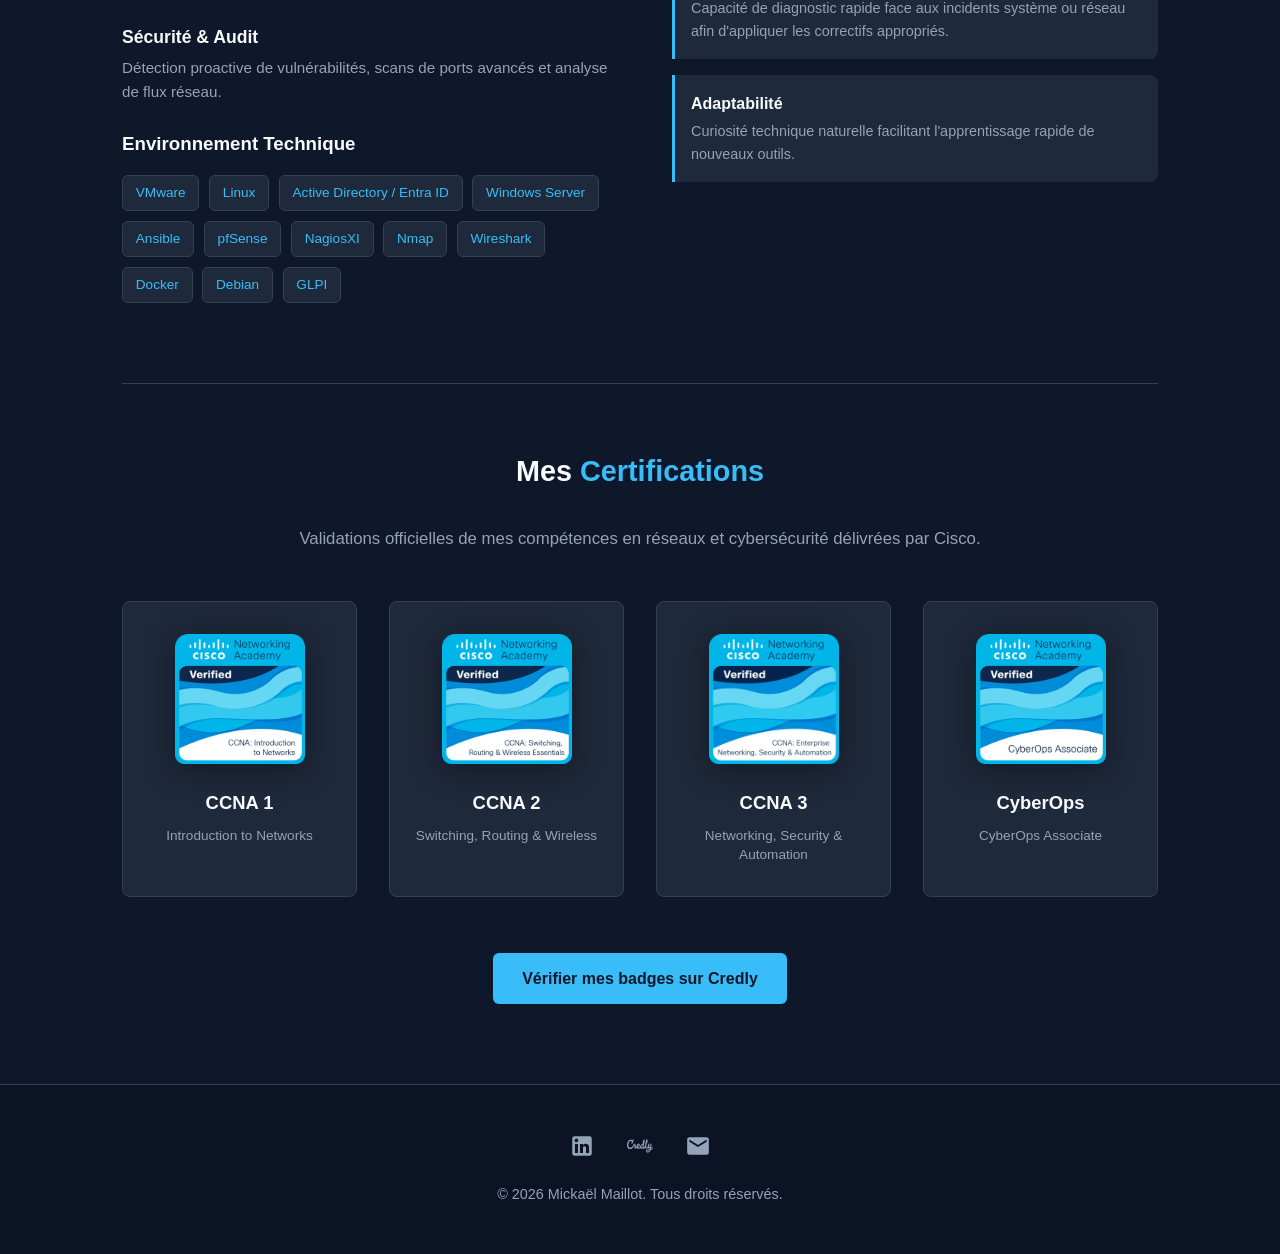
==== commit 27b19eef: "Modification status index/css recherche actif -> inactif" ====
--- a/index.html
+++ b/index.html
@@ -45,7 +45,7 @@
             <div class="hero-text">
                 <div class="status-badge">
                     <span class="status-dot"></span>
-                    Système : Recherche d'emploi active
+                    Système : Recherche d'emploi inactive
                 </div>
                 <h1>Mickaël <span class="highlight">Maillot</span></h1>
                 <p class="subtitle">Administrateur d'Infrastructures Sécurisées</p>
--- a/css/style.css
+++ b/css/style.css
@@ -126,29 +126,42 @@
     color: var(--text-color);
 }
 
+/* 
+Settings for green :
+background-color: rgba(34, 197, 94, 0.1);
+border: 1px solid rgba(34, 197, 94, 0.2);
+color: #4ade80;
+Settings for red :
+background-color: rgba(197, 34, 34, 0.1);
+border: 1px solid rgba(197, 34, 34, 0.2);
+color: #de4a4a;
+*/
 .status-badge {
     display: inline-flex;
     align-items: center;
     gap: 0.6rem;
-    background-color: rgba(34, 197, 94, 0.1);
-    color: #4ade80;
+    background-color: rgba(197, 34, 34, 0.1);
+    color: #de4a4a;
     padding: 0.4rem 0.9rem;
     border-radius: 20px;
     font-size: 0.85rem;
     font-weight: 600;
     margin-bottom: 1.5rem;
-    border: 1px solid rgba(34, 197, 94, 0.2);
+    border: 1px solid rgba(197, 34, 34, 0.2);
     letter-spacing: 0.5px;
 }
 
+
+/* Colors for green : #22c55e, for red : c52222*/
 .status-dot {
     width: 8px;
     height: 8px;
-    background-color: #22c55e;
+    background-color: #c52222;
     border-radius: 50%;
     position: relative;
 }
 
+/* Colors for green : #22c55e, for red : c52222*/
 .status-dot::after {
     content: '';
     position: absolute;
@@ -156,7 +169,7 @@
     left: 0;
     width: 100%;
     height: 100%;
-    background-color: #22c55e;
+    background-color: #c52222;
     border-radius: 50%;
     animation: pulse 2s infinite;
 }
